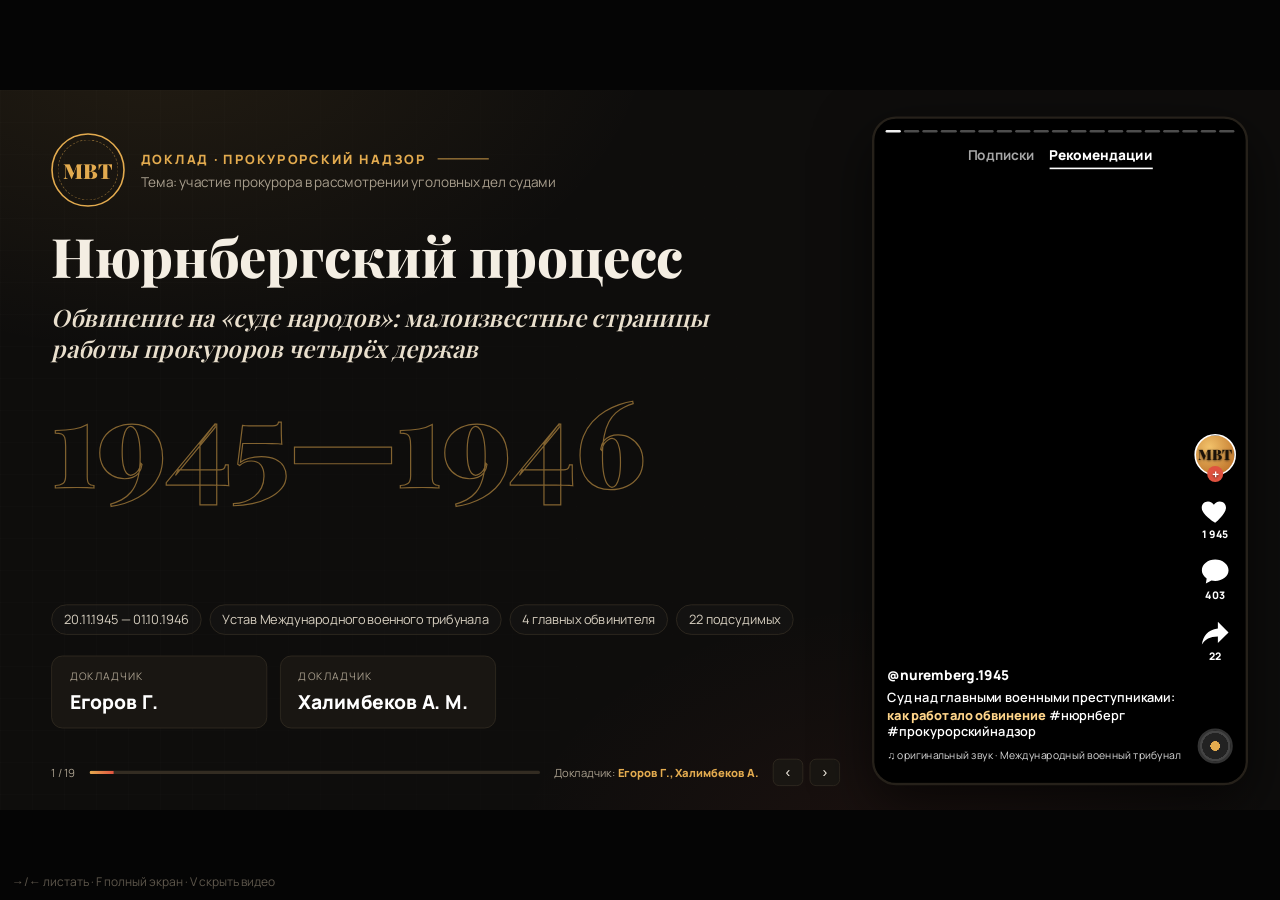
==== nuremberg/index.html @ 3c8d5641 "Нюрнбергский процесс: слайды, текст доклада, 3D-сцены для видеоряда Co-Authored-By: Claude Opus 5.5 " ====
<!doctype html>
<html lang="ru">
<head>
<meta charset="utf-8">
<meta name="viewport" content="width=device-width, initial-scale=1">
<title>Нюрнбергский процесс</title>
<link rel="stylesheet" href="fonts/fonts.css">
<style>
:root{
  --bg:#0e0d0c; --panel:#191612; --panel2:#201c16; --line:#332c22;
  --text:#f4eee3; --muted:#a89e8d; --amber:#e3ab4f; --amber-soft:rgba(227,171,79,.13);
  --red:#e0523f; --red-soft:rgba(224,82,63,.14); --green:#7fd19b; --blue:#8fb4ff;
  --sans:"Manrope","Segoe UI",Roboto,Arial,sans-serif; --serif:"Playfair Display",Georgia,"Times New Roman",serif;
}
*{box-sizing:border-box;margin:0;padding:0}
html,body{height:100%;background:#050505;color:var(--text);font-family:var(--sans);overflow:hidden}

/* Сцена 1600×900, масштабируется под экран */
#stage{position:absolute;left:50%;top:50%;width:1600px;height:900px;transform-origin:center;overflow:hidden;
  background:
    radial-gradient(900px 600px at 12% -10%,rgba(227,171,79,.10),transparent 70%),
    radial-gradient(700px 500px at 70% 110%,rgba(224,82,63,.07),transparent 70%),
    var(--bg);
  display:grid;grid-template-columns:1fr 470px;gap:40px;padding:32px 40px 30px 64px}
#stage::before{content:"";position:absolute;inset:0;pointer-events:none;opacity:.5;
  background-image:linear-gradient(rgba(255,255,255,.025) 1px,transparent 1px),linear-gradient(90deg,rgba(255,255,255,.025) 1px,transparent 1px);
  background-size:40px 40px;mask-image:linear-gradient(90deg,#000 0%,transparent 75%)}
#stage.novideo{grid-template-columns:1fr 0}
#stage.novideo #reel{display:none}

#deck{position:relative;min-width:0;display:flex;flex-direction:column}
.slides{position:relative;flex:1}
.slide{position:absolute;inset:0;display:flex;flex-direction:column;opacity:0;visibility:hidden;
  transform:translateY(14px);transition:opacity .35s ease,transform .35s ease,visibility .35s}
.slide.active{opacity:1;visibility:visible;transform:none}

.kicker{font-size:16px;font-weight:800;letter-spacing:.16em;text-transform:uppercase;color:var(--amber);
  display:flex;align-items:center;gap:14px;margin-top:10px}
.kicker::after{content:"";height:2px;width:64px;background:var(--amber);opacity:.55}
.kicker .tag{color:var(--bg);background:var(--red);border-radius:6px;padding:3px 9px;letter-spacing:.08em;font-size:13px}
h1{font-family:var(--serif);font-weight:800;font-size:50px;line-height:1.1;margin:12px 0 24px;max-width:980px;letter-spacing:-.005em}
h2{font-size:24px;font-weight:800;line-height:1.25;margin-bottom:8px}
.lead{font-size:24px;line-height:1.45;color:#ddd5c7;max-width:960px}
.muted{color:var(--muted)} b,strong{color:#fff;font-weight:800}
.am{color:var(--amber)} .rd{color:var(--red)}
.body{flex:1;display:flex;flex-direction:column;gap:22px;min-height:0;justify-content:center;padding-bottom:26px}

.cards{display:grid;gap:14px}
.c2{grid-template-columns:1fr 1fr}.c3{grid-template-columns:repeat(3,1fr)}.c4{grid-template-columns:repeat(4,1fr)}
.card{background:var(--panel);border:1px solid var(--line);border-radius:14px;padding:20px 22px;position:relative}
.card p{font-size:20px;line-height:1.42;color:#d8d0c2}
.card.hl{border-color:rgba(227,171,79,.55);background:linear-gradient(160deg,rgba(227,171,79,.10),var(--panel) 60%)}
.card.red{border-color:rgba(224,82,63,.55);background:linear-gradient(160deg,rgba(224,82,63,.11),var(--panel) 60%)}
.ref{display:inline-block;font-size:13px;font-weight:800;color:var(--amber);background:var(--amber-soft);border-radius:6px;padding:3px 8px;margin-top:10px;letter-spacing:.02em}
.ref.r{color:#ff9b8c;background:var(--red-soft)}

.stats{display:grid;grid-template-columns:repeat(4,1fr);gap:14px}
.stat{background:var(--panel);border:1px solid var(--line);border-radius:14px;padding:16px 18px}
.stat .n{font-family:var(--serif);font-size:56px;font-weight:900;color:var(--amber);line-height:1}
.stat .n small{font-size:24px}
.stat p{font-size:17.5px;line-height:1.35;color:#d8d0c2;margin-top:8px}

.quote{border-left:4px solid var(--amber);background:linear-gradient(90deg,var(--amber-soft),transparent);
  padding:22px 28px;border-radius:0 14px 14px 0;font-size:26px;line-height:1.45;font-family:var(--serif);font-weight:600;font-style:italic}
.quote .src{display:block;font-family:var(--sans);font-style:normal;font-weight:700;font-size:15px;color:var(--amber);margin-top:8px}

ul.list{list-style:none;display:flex;flex-direction:column;gap:11px}
ul.list li{font-size:23px;line-height:1.4;padding-left:30px;position:relative;color:#e6dfd2}
ul.list li::before{content:"";position:absolute;left:3px;top:.5em;width:11px;height:11px;border-radius:2px;background:var(--amber);transform:rotate(45deg)}
ul.list.sm li{font-size:19.5px}

.fact{display:flex;gap:18px;align-items:flex-start}
.fact .badge{flex:none;width:92px;height:92px;border-radius:18px;background:var(--red);color:#fff;display:grid;place-items:center;
  font-family:var(--serif);font-weight:900;font-size:44px;box-shadow:0 10px 30px rgba(224,82,63,.25)}
.lesson{display:flex;gap:16px;align-items:center;background:var(--panel2);border:1px dashed rgba(227,171,79,.5);border-radius:14px;padding:16px 20px;font-size:20px;line-height:1.42;color:#e8e0d2}
.lesson::before{content:"Для государственного обвинителя";flex:none;font-size:12px;font-weight:800;letter-spacing:.12em;text-transform:uppercase;color:var(--bg);background:var(--amber);border-radius:6px;padding:5px 8px;max-width:150px;line-height:1.25;text-align:center}

/* Судьи и обвинители */
.people{display:grid;grid-template-columns:repeat(4,1fr);gap:12px}
.person{background:var(--panel);border:1px solid var(--line);border-radius:14px;padding:16px 16px 14px;display:flex;flex-direction:column;gap:6px}
.flag{font-size:12px;font-weight:800;letter-spacing:.12em;text-transform:uppercase;color:var(--muted)}
.person .nm{font-family:var(--serif);font-size:25px;font-weight:800;line-height:1.12}
.person p{font-size:17.5px;line-height:1.38;color:#cfc7b8}

/* Ход процесса */
.flow{display:flex;gap:8px;align-items:stretch}
.flow .st{flex:1;background:var(--panel);border:1px solid var(--line);border-radius:12px;padding:14px 12px;font-size:17px;line-height:1.32;color:#ddd5c7}
.flow .st b{display:block;font-size:13px;letter-spacing:.08em;text-transform:uppercase;color:var(--amber);margin-bottom:4px}
.flow .ar{align-self:center;color:var(--amber);font-size:20px}

table.v{width:100%;border-collapse:separate;border-spacing:0;font-size:19px;line-height:1.3}
table.v td{padding:11px 12px;border-top:1px solid var(--line);vertical-align:top;color:#ddd5c7}
table.v td:first-child{font-family:var(--serif);font-weight:900;font-size:26px;color:var(--amber);width:70px;white-space:nowrap}
table.v td:nth-child(2){font-weight:800;color:#fff;width:210px}

.plan{display:grid;grid-template-columns:1fr 1fr;grid-auto-flow:column;grid-template-rows:repeat(5,auto);gap:10px 24px;counter-reset:p}
.plan div{font-size:22px;padding:16px 18px;background:var(--panel);border-radius:12px;border:1px solid var(--line);display:flex;gap:14px;align-items:center}
.plan div::before{counter-increment:p;content:counter(p,decimal-leading-zero);font-family:var(--serif);font-weight:900;color:var(--amber);font-size:22px}
.who{font-size:12px;font-weight:800;color:var(--muted);margin-left:auto;white-space:nowrap;letter-spacing:.04em}

.title-slide h1{font-size:68px;margin-top:26px;line-height:1.02}
.title-slide .sub{font-family:var(--serif);font-style:italic;font-size:30px;color:#e9dfcd;max-width:900px;line-height:1.3}
.speakers{display:flex;gap:16px}
.speaker{background:var(--panel);border:1px solid var(--line);border-radius:14px;padding:16px 22px;min-width:270px}
.speaker span{display:block;font-size:13px;letter-spacing:.12em;text-transform:uppercase;color:var(--muted);margin-bottom:6px}
.speaker b{font-size:24px}
.chips{display:flex;flex-wrap:wrap;gap:10px}
.chip{border:1px solid var(--line);border-radius:999px;padding:7px 15px;font-size:16px;color:#d6cebf;background:rgba(255,255,255,.02)}
.seal{width:92px;height:92px;border-radius:50%;border:2px solid var(--amber);display:grid;place-items:center;position:relative;
  font-family:var(--serif);font-weight:900;font-size:26px;color:var(--amber);letter-spacing:.02em}
.seal::after{content:"";position:absolute;inset:6px;border-radius:50%;border:1px dashed rgba(227,171,79,.5)}
.years{font-family:var(--serif);font-weight:900;font-size:150px;line-height:1;color:transparent;-webkit-text-stroke:1.5px rgba(227,171,79,.55);letter-spacing:-.01em;margin-top:18px;white-space:nowrap}
.stamp{display:inline-block;border:3px solid var(--red);color:var(--red);font-weight:900;letter-spacing:.14em;text-transform:uppercase;
  padding:6px 14px;border-radius:8px;transform:rotate(-4deg);font-size:18px}

.src-list{columns:2;column-gap:36px;font-size:16.5px;line-height:1.45;color:#cfc7b8}
.src-list li{margin:0 0 10px 20px;break-inside:avoid}
.src-list b{color:#fff}

/* Нижняя панель */
.foot{display:flex;align-items:center;gap:18px;padding-top:12px;font-size:14px;color:var(--muted)}
.bar{flex:1;height:4px;background:var(--line);border-radius:4px;overflow:hidden}
.bar i{display:block;height:100%;width:0;background:linear-gradient(90deg,var(--amber),var(--red));transition:width .35s}
.nav{display:flex;gap:8px}
.nav button{width:38px;height:34px;border-radius:8px;border:1px solid var(--line);background:var(--panel);color:var(--text);font-size:18px;cursor:pointer}
.nav button:hover{border-color:var(--amber)}
.spk{color:var(--amber);font-weight:800}

/* ---------- Колонка «рилс» ---------- */
#reel{position:relative;border-radius:30px;overflow:hidden;background:#000;border:3px solid #26211a;
  box-shadow:0 24px 70px rgba(0,0,0,.6);align-self:center;width:470px;height:836px}
#reel video{position:absolute;inset:0;width:100%;height:100%;object-fit:cover;display:block;opacity:0;transition:opacity .5s}
#reel video.on{opacity:1}
.ui{position:absolute;inset:0;pointer-events:none;color:#fff;font-family:var(--sans)}
.ui .shade{position:absolute;left:0;right:0;bottom:0;height:260px;background:linear-gradient(transparent,rgba(0,0,0,.72))}
.ui .shade.t{top:0;bottom:auto;height:110px;background:linear-gradient(rgba(0,0,0,.45),transparent)}
.ui .segs{position:absolute;top:14px;left:14px;right:14px;display:flex;gap:4px}
.ui .segs i{flex:1;height:3px;border-radius:2px;background:rgba(255,255,255,.3)}
.ui .segs i.done{background:rgba(255,255,255,.95)}
.ui .tabs{position:absolute;top:34px;left:0;right:0;text-align:center;font-weight:700;font-size:17px;color:rgba(255,255,255,.65)}
.ui .tabs b{color:#fff;border-bottom:2px solid #fff;padding-bottom:4px;margin-left:16px}
.ui .side{position:absolute;right:12px;bottom:150px;display:flex;flex-direction:column;align-items:center;gap:18px}
.ui .side .av{width:52px;height:52px;border-radius:50%;border:2px solid #fff;background:radial-gradient(circle at 35% 30%,#f2c26b,#b5651d);display:grid;place-items:center;
  font-family:var(--serif);font-weight:900;font-size:18px;color:#1a1208;margin-bottom:6px;position:relative}
.ui .side .av::after{content:"+";position:absolute;bottom:-10px;left:50%;transform:translateX(-50%);width:20px;height:20px;border-radius:50%;background:var(--red);font:800 16px/20px var(--sans);color:#fff;text-align:center}
.ui .side div{display:flex;flex-direction:column;align-items:center;font-size:13px;font-weight:800;text-shadow:0 1px 3px rgba(0,0,0,.6)}
.ui .side svg{width:40px;height:40px;filter:drop-shadow(0 2px 4px rgba(0,0,0,.5))}
.ui .cap{position:absolute;left:16px;right:78px;bottom:26px;text-shadow:0 1px 4px rgba(0,0,0,.7)}
.ui .cap .h{font-weight:800;font-size:17px;margin-bottom:6px}
.ui .cap .t{font-size:16px;line-height:1.35;font-weight:600}
.ui .cap .t em{font-style:normal;font-weight:800;color:#ffd58a}
.ui .cap .mus{margin-top:8px;font-size:13px;opacity:.85;white-space:nowrap;overflow:hidden}
.ui .disc{position:absolute;right:16px;bottom:24px;width:44px;height:44px;border-radius:50%;
  background:radial-gradient(circle,#e3ab4f 0 22%,#222 23% 60%,#444 61% 100%);border:3px solid #333;animation:spin 4s linear infinite}
@keyframes spin{to{transform:rotate(360deg)}}

/* Режим экспорта: колонка пустая, рисуется только оверлей */
body.export #reel{background:#000}
body.export .slide{transition:none}
body.export #reel video{display:none}
body.overlay-only #stage{background:transparent!important}
body.overlay-only #stage::before,body.overlay-only #deck{visibility:hidden}
body.overlay-only #reel{background:transparent;border-color:transparent;box-shadow:none}
body.overlay-only .disc{animation:none}

#help{position:fixed;left:12px;bottom:10px;font-size:12px;color:#5e574c;font-family:var(--sans)}
body.export #help{display:none}
</style>
</head>
<body>
<div id="stage">
  <main id="deck">
    <div class="slides">

<!-- 1 -->
<section class="slide title-slide" data-speaker="Егоров Г., Халимбеков А." data-clip="press"
  data-cap="Суд над главными военными преступниками: <em>как работало обвинение</em> #нюрнберг #прокурорскийнадзор">
  <div style="display:flex;align-items:center;gap:20px;margin-top:22px">
    <div class="seal">МВТ</div>
    <div>
      <div class="kicker" style="margin:0">Доклад · Прокурорский надзор</div>
      <div class="muted" style="font-size:17px;margin-top:6px">Тема: участие прокурора в рассмотрении уголовных дел судами</div>
    </div>
  </div>
  <h1>Нюрнбергский процесс</h1>
  <div class="sub">Обвинение на «суде народов»: малоизвестные страницы работы прокуроров четырёх держав</div>
  <div class="years">1945—1946</div>
  <div class="body" style="justify-content:flex-end;gap:26px">
    <div class="chips"><span class="chip">20.11.1945 — 01.10.1946</span><span class="chip">Устав Международного военного трибунала</span><span class="chip">4 главных обвинителя</span><span class="chip">22 подсудимых</span></div>
    <div class="speakers">
      <div class="speaker"><span>Докладчик</span><b>Егоров Г.</b></div>
      <div class="speaker"><span>Докладчик</span><b>Халимбеков А. М.</b></div>
    </div>
  </div>
</section>

<!-- 2 -->
<section class="slide" data-speaker="Егоров Г." data-clip="press"
  data-cap="9 фактов, которые <em>не рассказывают на уроках истории</em> #план">
  <div class="kicker">План доклада</div>
  <h1>О чём пойдёт речь</h1>
  <div class="body">
    <div class="plan">
      <div>Нюрнберг и наша тема <span class="who">Егоров</span></div>
      <div>Процесс в цифрах <span class="who">Егоров</span></div>
      <div>Комитет главных обвинителей <span class="who">Егоров</span></div>
      <div>Как был устроен процесс <span class="who">Егоров</span></div>
      <div>Документы, Паулюс, синхронный перевод <span class="who">Егоров</span></div>
      <div>Перекрёстный допрос и «амнезия» Гесса <span class="who">Халимбеков</span></div>
      <div>Катынь: обвинение без доказательств <span class="who">Халимбеков</span></div>
      <div>«А судьи кто?» и гибель обвинителя <span class="who">Халимбеков</span></div>
      <div>Приговор и особое мнение <span class="who">Халимбеков</span></div>
      <div>Наследие и выводы <span class="who">Халимбеков</span></div>
    </div>
  </div>
</section>

<!-- 3 -->
<section class="slide" data-speaker="Егоров Г." data-clip="press"
  data-cap="Государственный обвинитель — <em>не только российский институт</em> #упк #ст246">
  <div class="kicker">01 · Связь с темой</div>
  <h1>Государственный обвинитель: тогда и сейчас</h1>
  <div class="body">
    <div class="cards c2">
      <div class="card"><h2>Российское право сегодня</h2>
        <ul class="list sm">
          <li>Прокурор участвует в рассмотрении дел судами в случаях, предусмотренных процессуальным законом</li>
          <li>В уголовном деле он поддерживает государственное обвинение, представляет доказательства и излагает суду мнение по существу обвинения</li>
          <li>Если доказательства не подтверждают обвинение, прокурор обязан от него отказаться</li>
        </ul>
        <span class="ref">ст. 35 ФЗ «О прокуратуре РФ» · ст. 37, 246 УПК РФ · Приказ Генпрокурора № 376 от 30.06.2021</span></div>
      <div class="card hl"><h2>Нюрнберг, 1945–1946</h2>
        <ul class="list sm">
          <li>Главные обвинители четырёх держав расследовали дело, собирали доказательства и составляли обвинительное заключение</li>
          <li>В суде допрашивали свидетелей и подсудимых, выступали со вступительными и заключительными речами</li>
          <li>Обвинение впервые поддерживали прокуроры государств с разными правовыми системами</li>
        </ul>
        <span class="ref">ст. 14, 15, 24 Устава Международного военного трибунала</span></div>
    </div>
    <p class="lead">Поэтому Нюрнберг удобно разбирать как учебный пример: те же функции обвинителя, но в предельных условиях.</p>
  </div>
</section>

<!-- 4 -->
<section class="slide" data-speaker="Егоров Г." data-clip="press"
  data-cap="Трибунал «жил» в Берлине, а <em>судил в Нюрнберге</em>. Почему? #факт">
  <div class="kicker">02 · Процесс в цифрах</div>
  <h1>Лондон, Берлин, Нюрнберг</h1>
  <div class="body">
    <div class="stats">
      <div class="stat"><div class="n">8.08</div><p>1945 г.: СССР, США, Великобритания и Франция подписали Лондонское соглашение и Устав трибунала</p></div>
      <div class="stat"><div class="n">19</div><p>государств позже присоединились к соглашению</p></div>
      <div class="stat"><div class="n">24<small>→22</small></div><p>обвиняемых: Лей покончил с собой до суда, Круппа признали неспособным участвовать, Бормана судили заочно</p></div>
      <div class="stat"><div class="n">4</div><p>пункта обвинения: заговор, преступления против мира, военные преступления, преступления против человечности</p></div>
    </div>
    <div class="cards c2">
      <div class="card"><h2>Почему Берлин?</h2><p>Устав назвал Берлин постоянным местопребыванием трибунала. Там 18 октября 1945 года прошло первое заседание, на котором трибунал принял обвинительное заключение.</p><span class="ref">ст. 22 Устава</span></div>
      <div class="card hl"><h2>Почему Нюрнберг?</h2><p>Дворец юстиции почти не пострадал от бомбёжек, и к нему примыкала тюрьма. Город был символичен: здесь проходили съезды НСДАП и в 1935 году были приняты расовые «Нюрнбергские законы».</p><span class="ref">ст. 22 Устава: «первый процесс состоится в Нюрнберге»</span></div>
    </div>
  </div>
</section>

<!-- 5 -->
<section class="slide" data-speaker="Егоров Г." data-clip="press"
  data-cap="Главному обвинителю от СССР было <em>всего 38 лет</em> #руденко">
  <div class="kicker">03 · Комитет главных обвинителей</div>
  <h1>Четыре обвинителя, четыре правовые системы</h1>
  <div class="body">
    <div class="people">
      <div class="person"><span class="flag">США</span><div class="nm">Роберт Х. Джексон</div><p>Член Верховного суда США. Ради процесса взял отпуск в суде и стал главным идеологом обвинения.</p></div>
      <div class="person"><span class="flag">Великобритания</span><div class="nm">Хартли Шоукросс</div><p>Генеральный атторней. Повседневную работу в зале вёл его заместитель Дэвид Максвелл Файф.</p></div>
      <div class="person"><span class="flag">Франция</span><div class="nm">Франсуа де Ментон</div><p>В январе 1946 года его сменил Огюст Шампетье де Риб.</p></div>
      <div class="person" style="border-color:rgba(224,82,63,.55)"><span class="flag">СССР</span><div class="nm">Роман Руденко</div><p>Прокурор Украинской ССР, 38 лет. Позже почти 30 лет был Генеральным прокурором СССР (1953–1981).</p></div>
    </div>
    <div class="cards c2">
      <div class="card"><h2>Комитет (ст. 14 Устава)</h2><p>Утверждал план работы каждого обвинителя, окончательно определял главных военных преступников, утверждал обвинительное заключение и вносил проекты правил процедуры.</p></div>
      <div class="card"><h2>Обвинители (ст. 15 Устава)</h2><p>Расследовали дела, собирали и представляли доказательства, проводили предварительный допрос свидетелей и подсудимых, выступали обвинителями на суде.</p></div>
    </div>
  </div>
</section>

<!-- 6 -->
<section class="slide" data-speaker="Егоров Г." data-clip="sand"
  data-cap="Англо-американский перекрёстный допрос + континентальная процедура = <em>гибрид</em> #процесс">
  <div class="kicker">04 · Как был устроен процесс</div>
  <h1>Смешанная процедура: состязательность по Уставу</h1>
  <div class="body">
    <div class="flow">
      <div class="st"><b>1</b>Оглашение обвинительного заключения</div><span class="ar">›</span>
      <div class="st"><b>2</b>Подсудимый заявляет: виновен или нет</div><span class="ar">›</span>
      <div class="st"><b>3</b>Вступительная речь обвинения</div><span class="ar">›</span>
      <div class="st"><b>4</b>Доказательства обвинения, затем защиты</div><span class="ar">›</span>
      <div class="st"><b>5</b>Речи защиты и обвинения</div><span class="ar">›</span>
      <div class="st"><b>6</b>Последнее слово и приговор</div>
    </div>
    <div class="cards c3">
      <div class="card"><h2>Права защиты</h2><p>Копия обвинительного заключения на понятном подсудимому языке, защитник, право представлять доказательства и допрашивать свидетелей обвинения.</p><span class="ref">ст. 16 Устава</span></div>
      <div class="card"><h2>Свобода доказывания</h2><p>Трибунал не был связан формальными правилами о доказательствах и мог принять любые доказательства, которые считал имеющими доказательственную силу.</p><span class="ref">ст. 19 Устава</span></div>
      <div class="card hl"><h2>Что знакомо нам</h2><p>Та же логика, что в гл. 37–38 УПК РФ: судебное следствие, прения, последнее слово. Обвинение первым представляет доказательства.</p><span class="ref">ст. 24 Устава · ст. 274, 292, 293 УПК РФ</span></div>
    </div>
  </div>
</section>

<!-- 7 -->
<section class="slide" data-speaker="Егоров Г." data-clip="sand"
  data-cap="Нацистов осудили по <em>их же документам</em> #доказательства">
  <div class="kicker"><span class="tag">Факт</span> 05 · Ставка на документы</div>
  <h1>«Процесс по документам»: свидетелей было мало намеренно</h1>
  <div class="body">
    <p class="lead">Джексон сделал ставку на трофейные немецкие документы: приказы, протоколы, отчёты, подписанные самими подсудимыми. Свидетеля можно оспорить, а собственную подпись трудно.</p>
    <div class="stats">
      <div class="stat"><div class="n">33</div><p>свидетеля обвинения дали устные показания против подсудимых</p></div>
      <div class="stat"><div class="n">61</div><p>свидетель защиты, а также 19 подсудимых выступили в свою защиту</p></div>
      <div class="stat"><div class="n">143</div><p>свидетеля защиты ответили письменно на вопросы (интеррогатории)</p></div>
      <div class="stat"><div class="n">29.11</div><p>1945 г.: обвинение показало фильм о концлагерях, снятый при их освобождении</p></div>
    </div>
    <div class="lesson">Письменное доказательство, происхождение которого установлено, устойчивее к атаке защиты, чем показания. Именно поэтому обвинение строилось вокруг документов, а свидетели их дополняли.</div>
    <p class="small muted" style="font-size:14px">Цифры приводятся по тексту приговора МВТ (раздел «Ход процесса»).</p>
  </div>
</section>

<!-- 8 -->
<section class="slide" data-speaker="Егоров Г." data-clip="sand"
  data-cap="Фельдмаршал, сдавшийся под Сталинградом, <em>пришёл свидетелем обвинения</em> #паулюс">
  <div class="kicker"><span class="tag">Факт</span> 06 · Свидетель-сюрприз</div>
  <h1>11 февраля 1946 года: фельдмаршал Паулюс в зале суда</h1>
  <div class="body">
    <div class="fact">
      <div class="badge">★</div>
      <div class="lead" style="font-size:23px">Руденко вызвал в качестве свидетеля обвинения Фридриха Паулюса, командовавшего 6-й армией под Сталинградом. Паулюс показал, что нападение на СССР готовилось задолго до 22 июня 1941 года. Это подрывало версию защиты о «превентивной войне».</div>
    </div>
    <div class="cards c2">
      <div class="card"><h2>Почему это сильный ход</h2><p>Свидетель из высшего командования вермахта, участник разработки плана «Барбаросса». Защите было сложно объявить его показания пропагандой: он говорил о том, в чём участвовал сам.</p></div>
      <div class="card hl"><h2>Связь с нашей темой</h2><p>Порядок представления доказательств определяет сторона. Обвинитель сам решает, кого и когда вызвать, чтобы опровергнуть позицию защиты (ч. 1 ст. 274 УПК РФ).</p></div>
    </div>
  </div>
</section>

<!-- 9 -->
<section class="slide" data-speaker="Егоров Г." data-clip="sand"
  data-cap="Жёлтая лампа: <em>говорите медленнее</em>. Красная: стоп #перевод">
  <div class="kicker"><span class="tag">Факт</span> 07 · Четыре языка</div>
  <h1>Первый в истории суд с синхронным переводом</h1>
  <div class="body">
    <p class="lead">Процесс шёл на английском, русском, французском и немецком. Последовательный перевод растянул бы его в несколько раз, поэтому полковник армии США Леон Достер предложил синхронный перевод на оборудовании IBM: микрофоны, наушники и переключатель каналов.</p>
    <div class="cards c3">
      <div class="card"><h2>Каждый в одну сторону</h2><p>Синхронист переводил только на один язык. В смене за стеклянной перегородкой работали 12 синхронистов.</p></div>
      <div class="card red"><h2>Лампы на трибуне</h2><p>Монитор переводчиков мог зажечь жёлтую лампу (говорить медленнее) или красную (остановиться и повторить). Лампы стояли у свидетельского места и трибуны обвинителя.</p></div>
      <div class="card"><h2>Наследие</h2><p>После Нюрнберга синхронный перевод стал стандартом ООН и международных судов.</p></div>
    </div>
    <div class="lesson">Речь обвинителя в суде должна быть понятной тем, кто принимает решение. В Нюрнберге это требование было техническим: темп речи прокурора контролировала лампа.</div>
  </div>
</section>

<!-- 10 -->
<section class="slide" data-speaker="Халимбеков А." data-clip="tiles"
  data-cap="Перекрёстный допрос Геринга <em>пошёл не по плану</em> #джексон">
  <div class="kicker"><span class="tag">Факт</span> 08 · Перекрёстный допрос</div>
  <h1>Джексон против Геринга: когда обвинитель проигрывает раунд</h1>
  <div class="body">
    <div class="cards c2">
      <div class="card red"><h2>Март 1946 года</h2><p>Геринг уверенно держался на допросе, давал пространные ответы и перехватывал инициативу. Джексон раздражался и просил трибунал его остановить. Многие участники и историки считают этот допрос неудачей обвинения.</p></div>
      <div class="card hl"><h2>Исправление</h2><p>Британский обвинитель Максвелл Файф перешёл к конкретным эпизодам, например к расстрелу 50 пленных британских лётчиков после побега из лагеря Stalag Luft III, и уличал Геринга документами.</p></div>
    </div>
    <div class="lesson">Перекрёстный допрос — главное оружие обвинителя и самое рискованное. Короткие закрытые вопросы, опора на документы и готовность передать допрос коллеге работают лучше, чем спор с подсудимым.</div>
  </div>
</section>

<!-- 11 -->
<section class="slide" data-speaker="Халимбеков А." data-clip="tiles"
  data-cap="Гесс «потерял память»… а потом <em>сам признался в симуляции</em> #гесс">
  <div class="kicker"><span class="tag">Факт</span> 09 · Способность участвовать в процессе</div>
  <h1>Амнезия Рудольфа Гесса</h1>
  <div class="body">
    <div class="fact">
      <div class="badge">?</div>
      <div class="lead" style="font-size:23px">30 ноября 1945 года защита Гесса просила приостановить процесс: подсудимый якобы потерял память и не может защищаться. Неожиданно Гесс сам заявил, что симулировал амнезию «по тактическим соображениям». Трибунал признал его способным участвовать в процессе.</div>
    </div>
    <div class="cards c2">
      <div class="card"><h2>Позиция обвинения</h2><p>Комиссии врачей, в том числе советских, не нашли у Гесса психического заболевания. Обвинение возражало против приостановления: участвовать в суде он может.</p></div>
      <div class="card hl"><h2>Сегодня в России</h2><p>Тот же вопрос решается через экспертизу: психическое состояние подсудимого может стать основанием для приостановления дела или применения принудительных мер медицинского характера.</p><span class="ref">ст. 196, 238, гл. 51 УПК РФ</span></div>
    </div>
  </div>
</section>

<!-- 12 -->
<section class="slide" data-speaker="Халимбеков А." data-clip="tiles"
  data-cap="Обвинение включило Катынь в дело, а <em>приговор о ней промолчал</em> #бремядоказывания">
  <div class="kicker"><span class="tag">Факт</span> 10 · Неподтверждённое обвинение</div>
  <h1>Катынь: обвинение, которое суд не поддержал</h1>
  <div class="body">
    <div class="cards c3">
      <div class="card"><h2>Обвинение</h2><p>По настоянию советской стороны в обвинительное заключение включили расстрел 11 000 польских военнопленных в Катынском лесу и приписали его Германии. Американцы и британцы сомневались.</p></div>
      <div class="card"><h2>Суд</h2><p>1–3 июля 1946 года трибунал выслушал свидетелей обеих сторон. В приговоре Катынь не упомянута вовсе, её нет даже в особом мнении советского судьи Никитченко.</p></div>
      <div class="card red"><h2>Развязка</h2><p>13 апреля 1990 года СССР официально признал, что расстрел совершил НКВД.</p><span class="ref r">Заявление ТАСС, 13.04.1990</span></div>
    </div>
    <div class="lesson">Бремя доказывания лежит на обвинении. Если доказательства не подтверждают обвинение, суд его не примет, а прокурор по российскому закону обязан от него отказаться (ч. 2 ст. 14, ч. 7 ст. 246 УПК РФ).</div>
  </div>
</section>

<!-- 13 -->
<section class="slide" data-speaker="Халимбеков А." data-clip="tiles"
  data-cap="Защита Дёница <em>получила показания американского адмирала</em> #tuquoque">
  <div class="kicker"><span class="tag">Факт</span> 11 · «А вы сами?»</div>
  <h1>Когда защита бьёт по обвинителям</h1>
  <div class="body">
    <div class="cards c2">
      <div class="card hl"><h2>Дёниц и адмирал Нимиц</h2><p>Адвокат гросс-адмирала Дёница Отто Кранцбюлер получил письменные ответы командующего Тихоокеанским флотом США Честера Нимица: американские подводные лодки с первого дня вели против Японии неограниченную подводную войну.</p><p style="margin-top:8px"><b>Итог:</b> трибунал не учитывал нарушения правил подводной войны при назначении наказания Дёницу. Он получил 10 лет по другим пунктам.</p></div>
      <div class="card"><h2>Секретные протоколы 1939 года</h2><p>Адвокат Гесса и Франка Альфред Зайдль пытался приобщить текст секретных протоколов к советско-германскому договору. 8 июня 1946 года трибунал отклонил аффидевит бывшего посла Гауса, сославшись на то, что копии документов не удостоверены.</p></div>
    </div>
    <div class="lesson">Довод «другие делали то же самое» (tu quoque) не оправдывает подсудимого, но может повлиять на оценку обвинения и наказание. Обвинитель должен заранее видеть слабые места своей позиции.</div>
  </div>
</section>

<!-- 14 -->
<section class="slide" data-speaker="Халимбеков А." data-clip="tiles"
  data-cap="Помощник советского обвинителя <em>погиб посреди процесса</em> #зоря">
  <div class="kicker"><span class="tag">Факт</span> 12 · Белое пятно</div>
  <h1>Гибель помощника обвинителя Николая Зори</h1>
  <div class="body">
    <div class="fact">
      <div class="badge">†</div>
      <div class="lead" style="font-size:23px">Николай Зоря, помощник главного обвинителя от СССР, выступал на процессе с разделами обвинения. 22 мая 1946 года его нашли в Нюрнберге мёртвым с огнестрельным ранением. Через два дня Руденко официально известил о «трагической гибели» помощника.</div>
    </div>
    <div class="cards c2">
      <div class="card"><h2>Официальная версия</h2><p>Неосторожное обращение с оружием.</p><span class="ref">Извещение Р. А. Руденко, 24.05.1946</span></div>
      <div class="card red"><h2>Что неизвестно</h2><p>Историки обсуждают версии самоубийства и иные. Документально ни одна из них не подтверждена, поэтому мы их не утверждаем.</p></div>
    </div>
    <p class="small muted" style="font-size:14px">Для доклада это пример того, как отделять установленный факт (дата и обстоятельства смерти, официальная версия) от интерпретаций.</p>
  </div>
</section>

<!-- 15 -->
<section class="slide" data-speaker="Халимбеков А." data-clip="wave"
  data-cap="Советский судья <em>не согласился с приговором</em> и написал особое мнение #никитченко">
  <div class="kicker">13 · Приговор: 30 сентября — 1 октября 1946</div>
  <h1>Приговор и особое мнение</h1>
  <div class="body">
    <table class="v">
      <tr><td>12</td><td>смертная казнь</td><td>Геринг, Риббентроп, Кейтель, Кальтенбруннер, Розенберг, Франк, Фрик, Штрейхер, Заукель, Йодль, Зейсс-Инкварт, Борман (заочно)</td></tr>
      <tr><td>3</td><td>пожизненно</td><td>Гесс, Функ, Редер</td></tr>
      <tr><td>4</td><td>срок</td><td>Шпеер и Ширах — 20 лет, Нейрат — 15, Дёниц — 10</td></tr>
      <tr><td>3</td><td>оправданы</td><td>Шахт, Папен, Фриче</td></tr>
    </table>
    <div class="cards c2">
      <div class="card"><h2>Организации</h2><p>Преступными признаны руководящий состав НСДАП, СС, СД и гестапо. Не признаны СА, имперское правительство, генштаб и верховное командование.</p></div>
      <div class="card red"><h2>Особое мнение судьи Никитченко (СССР)</h2><p>Против оправдания Шахта, Папена и Фриче, за смертную казнь Гессу, за признание преступными правительства, генштаба и командования.</p></div>
    </div>
    <p class="small muted" style="font-size:14px">Геринг отравился 15 октября 1946 года, за несколько часов до казни. Остальных казнили в ночь на 16 октября.</p>
  </div>
</section>

<!-- 16 -->
<section class="slide" data-speaker="Халимбеков А." data-clip="wave"
  data-cap="27 лет, первое дело в жизни и <em>22 обвинительных приговора</em> #ференц">
  <div class="kicker"><span class="tag">Факт</span> 14 · Обвинители после Нюрнберга</div>
  <h1>Бенджамин Ференц: первое дело в 27 лет</h1>
  <div class="body">
    <div class="cards c2">
      <div class="card hl"><h2>Процесс по делу айнзацгрупп (1947–1948)</h2><p>После главного процесса США провели в Нюрнберге ещё 12 процессов. На одном из них главным обвинителем стал 27-летний Бенджамин Ференц. Это было первое дело в его жизни.</p><p style="margin-top:8px">Он не вызвал ни одного свидетеля и построил обвинение на донесениях самих айнзацгрупп о массовых расстрелах. Осуждены все 22 подсудимых.</p></div>
      <div class="card"><h2>Последний живой обвинитель</h2><p>Ференц всю жизнь добивался создания постоянного международного уголовного суда и дожил до его появления. Он умер в апреле 2023 года в 103 года, последним из обвинителей Нюрнберга.</p></div>
    </div>
    <div class="lesson">Пример того, как документы, собранные на стадии расследования, решают исход дела в суде.</div>
  </div>
</section>

<!-- 17 -->
<section class="slide" data-speaker="Халимбеков А." data-clip="wave"
  data-cap="Что Нюрнберг <em>оставил праву</em> до сих пор #наследие">
  <div class="kicker">15 · Наследие</div>
  <h1>Что осталось от Нюрнберга в праве</h1>
  <div class="body">
    <div class="cards c2">
      <div class="card"><h2>Нюрнбергские принципы</h2><p>11 декабря 1946 года Генеральная Ассамблея ООН подтвердила принципы Устава и приговора (резолюция 95 (I)). В 1950 году Комиссия международного права сформулировала их в 7 положениях.</p></div>
      <div class="card"><h2>Нет иммунитета должности и приказа</h2><p>Должностное положение подсудимого не освобождает от ответственности (ст. 7 Устава). Приказ начальника тоже не освобождает, но может смягчить наказание (ст. 8).</p></div>
      <div class="card"><h2>Международные суды</h2><p>Трибуналы по Югославии (1993) и Руанде (1994), Римский статут 1998 года и Международный уголовный суд с независимой Канцелярией прокурора.</p></div>
      <div class="card hl"><h2>Российское право</h2><p>Ст. 354.1 УК РФ (с 2014 года) устанавливает ответственность за отрицание фактов, установленных приговором Международного военного трибунала.</p></div>
    </div>
  </div>
</section>

<!-- 18 -->
<section class="slide" data-speaker="Халимбеков А." data-clip="wave"
  data-cap="Главная мысль доклада <em>в одной цитате</em> #выводы">
  <div class="kicker">16 · Выводы</div>
  <h1>Что Нюрнберг говорит о роли прокурора в суде</h1>
  <div class="body">
    <div class="quote">«Мы никогда не должны забывать: по тем материалам, по которым мы судим этих подсудимых сегодня, история будет судить нас завтра».<span class="src">Р. Х. Джексон, вступительная речь, 21 ноября 1945 года</span></div>
    <ul class="list">
      <li>Обвинение выигрывает доказательствами, а не риторикой: документы оказались сильнее эффектных речей</li>
      <li>Обвинитель отвечает за каждый пункт: Катынь показала, что недоказанное обвинение суд не примет</li>
      <li>Состязательность требует от прокурора готовности к ошибкам и к контраргументам защиты</li>
      <li>Функции государственного обвинителя в нашем УПК — та же модель, что сложилась в Нюрнберге</li>
    </ul>
  </div>
</section>

<!-- 19 -->
<section class="slide" data-speaker="Егоров Г., Халимбеков А." data-clip="wave"
  data-cap="Спасибо за внимание! <em>Вопросы?</em> #источники">
  <div class="kicker">Источники</div>
  <h1>Литература и документы</h1>
  <div class="body">
    <ol class="src-list">
      <li><b>Устав Международного военного трибунала</b> (приложение к Лондонскому соглашению от 08.08.1945), ст. 7, 8, 14–16, 19, 22, 24.</li>
      <li><b>Приговор Международного военного трибунала</b> от 30.09–01.10.1946 (текст: Avalon Project, Yale Law School).</li>
      <li>Стенограммы процесса: Trial of the Major War Criminals before the IMT, 42 т. («Синяя серия»), Нюрнберг, 1947–1949; заседания 30.11.1945, 11.02.1946, 01–03.07.1946, 08.06.1946.</li>
      <li>Нюрнбергский процесс над главными немецкими военными преступниками: сб. материалов в 7 т. М., 1957–1961.</li>
      <li>Федеральный закон «О прокуратуре Российской Федерации» от 17.01.1992 № 2202-1, ст. 35.</li>
      <li>Уголовно-процессуальный кодекс РФ, ст. 14, 37, 196, 238, 246, 274, 292, 293.</li>
      <li>Приказ Генерального прокурора РФ от 30.06.2021 № 376 «Об участии прокуроров в судебных стадиях уголовного судопроизводства».</li>
      <li>Уголовный кодекс РФ, ст. 354.1 (ФЗ от 05.05.2014 № 128-ФЗ).</li>
      <li>Резолюция Генеральной Ассамблеи ООН 95 (I) от 11.12.1946.</li>
      <li>Извещение Р. А. Руденко о гибели Н. Д. Зори, 24.05.1946 (Электронная библиотека исторических документов, docs.historyrussia.org).</li>
      <li>Gaiba F. The Origins of Simultaneous Interpretation: The Nuremberg Trial. Ottawa, 1998; USHMM: Translation in the Courtroom.</li>
      <li>Hirsch F. Soviet Judgment at Nuremberg. Oxford University Press, 2020.</li>
      <li>Сообщение ТАСС о Катынской трагедии, 13.04.1990.</li>
      <li>USHMM: Benjamin Ferencz (биография), Einsatzgruppen Case.</li>
    </ol>
  </div>
</section>

    </div>
    <div class="foot">
      <span id="num">1 / 19</span>
      <div class="bar"><i id="prog"></i></div>
      <span>Докладчик: <span class="spk" id="spk"></span></span>
      <div class="nav"><button id="prev" aria-label="Назад">‹</button><button id="next" aria-label="Вперёд">›</button></div>
    </div>
  </main>

  <aside id="reel">
    <video data-clip="press" muted loop playsinline preload="auto" src="media/press.mp4"></video>
    <video data-clip="sand" muted loop playsinline preload="auto" src="media/sand.mp4"></video>
    <video data-clip="tiles" muted loop playsinline preload="auto" src="media/tiles.mp4"></video>
    <video data-clip="wave" muted loop playsinline preload="auto" src="media/wave.mp4"></video>
    <div class="ui">
      <div class="shade t"></div><div class="shade"></div>
      <div class="segs" id="segs"></div>
      <div class="tabs">Подписки <b>Рекомендации</b></div>
      <div class="side">
        <div class="av">МВТ</div>
        <div><svg viewBox="0 0 24 24" fill="#fff"><path d="M12 21s-7.5-4.6-9.6-9.1C.9 8.6 3 5 6.6 5c2 0 3.4 1.1 4.4 2.5C12 6.1 13.4 5 15.4 5 19 5 21.1 8.6 19.6 11.9 17.5 16.4 12 21 12 21z"/></svg><span id="likes">1945</span></div>
        <div><svg viewBox="0 0 24 24" fill="#fff"><path d="M12 3C6.5 3 2 6.6 2 11c0 2.5 1.4 4.7 3.6 6.1L5 21l4.2-2.3c.9.2 1.8.3 2.8.3 5.5 0 10-3.6 10-8s-4.5-8-10-8z"/></svg><span>403</span></div>
        <div><svg viewBox="0 0 24 24" fill="#fff"><path d="M14 4l8 8-8 8v-5c-6 0-9.5 2-12 6 1-6 4-11 12-12V4z"/></svg><span>22</span></div>
      </div>
      <div class="cap">
        <div class="h">@nuremberg.1945</div>
        <div class="t" id="cap"></div>
        <div class="mus">♫ оригинальный звук · Международный военный трибунал</div>
      </div>
      <div class="disc"></div>
    </div>
  </aside>
</div>
<div id="help">→/← листать · F полный экран · V скрыть видео</div>

<script>
const stage = document.getElementById('stage');
const slides = [...document.querySelectorAll('.slide')];
const vids = [...document.querySelectorAll('#reel video')];
const segs = document.getElementById('segs');
slides.forEach(() => segs.appendChild(document.createElement('i')));
const Q = new URLSearchParams(location.search);
if (Q.has('export')) document.body.classList.add('export');
if (Q.has('overlay')) document.body.classList.add('export', 'overlay-only');
let cur = 0;

function fit() {
  const s = Math.min(innerWidth / 1600, innerHeight / 900);
  stage.style.transform = `translate(-50%,-50%) scale(${s})`;
}
function show(i) {
  cur = Math.max(0, Math.min(slides.length - 1, i));
  slides.forEach((s, k) => s.classList.toggle('active', k === cur));
  const s = slides[cur];
  document.getElementById('num').textContent = `${cur + 1} / ${slides.length}`;
  document.getElementById('prog').style.width = `${(cur + 1) / slides.length * 100}%`;
  document.getElementById('spk').textContent = s.dataset.speaker;
  document.getElementById('cap').innerHTML = s.dataset.cap || '';
  document.getElementById('likes').textContent = (1945 + cur * 137).toLocaleString('ru-RU');
  [...segs.children].forEach((g, k) => g.classList.toggle('done', k <= cur));
  vids.forEach(v => {
    const on = v.dataset.clip === s.dataset.clip;
    if (on && !v.classList.contains('on')) { v.play().catch(() => {}); }
    v.classList.toggle('on', on);
    if (!on) setTimeout(() => { if (!v.classList.contains('on')) v.pause(); }, 600);
  });
  if (!Q.has('export')) history.replaceState(null, '', '#' + (cur + 1));
}
addEventListener('resize', fit);
addEventListener('keydown', e => {
  if (['ArrowRight', 'PageDown', ' ', 'Enter'].includes(e.key)) { e.preventDefault(); show(cur + 1); }
  else if (['ArrowLeft', 'PageUp', 'Backspace'].includes(e.key)) { e.preventDefault(); show(cur - 1); }
  else if (e.key === 'Home') show(0);
  else if (e.key === 'End') show(slides.length - 1);
  else if (e.key === 'f' || e.key === 'F' || e.key === 'а' || e.key === 'А') { document.fullscreenElement ? document.exitFullscreen() : document.documentElement.requestFullscreen(); }
  else if (e.key === 'v' || e.key === 'V' || e.key === 'м' || e.key === 'М') stage.classList.toggle('novideo');
});
document.getElementById('prev').onclick = () => show(cur - 1);
document.getElementById('next').onclick = () => show(cur + 1);
window.__show = show;
fit();
show((parseInt(location.hash.slice(1)) || 1) - 1);
</script>
</body>
</html>
---- nuremberg/fonts/fonts.css ----
/* cyrillic */
@font-face {
  font-family: 'Manrope';
  font-style: normal;
  font-weight: 400 800;
  font-display: swap;
  src: url(Manrope-cyrillic.woff2) format('woff2');
  unicode-range: U+0301, U+0400-045F, U+0490-0491, U+04B0-04B1, U+2116;
}
/* latin */
@font-face {
  font-family: 'Manrope';
  font-style: normal;
  font-weight: 400 800;
  font-display: swap;
  src: url(Manrope-latin.woff2) format('woff2');
  unicode-range: U+0000-00FF, U+0131, U+0152-0153, U+02BB-02BC, U+02C6, U+02DA, U+02DC, U+0304, U+0308, U+0329, U+2000-206F, U+20AC, U+2122, U+2191, U+2193, U+2212, U+2215, U+FEFF, U+FFFD;
}
/* cyrillic */
@font-face {
  font-family: 'Playfair Display';
  font-style: normal;
  font-weight: 600 900;
  font-display: swap;
  src: url(PlayfairDisplay-cyrillic.woff2) format('woff2');
  unicode-range: U+0301, U+0400-045F, U+0490-0491, U+04B0-04B1, U+2116;
}
/* latin */
@font-face {
  font-family: 'Playfair Display';
  font-style: normal;
  font-weight: 600 900;
  font-display: swap;
  src: url(PlayfairDisplay-latin.woff2) format('woff2');
  unicode-range: U+0000-00FF, U+0131, U+0152-0153, U+02BB-02BC, U+02C6, U+02DA, U+02DC, U+0304, U+0308, U+0329, U+2000-206F, U+20AC, U+2122, U+2191, U+2193, U+2212, U+2215, U+FEFF, U+FFFD;
}
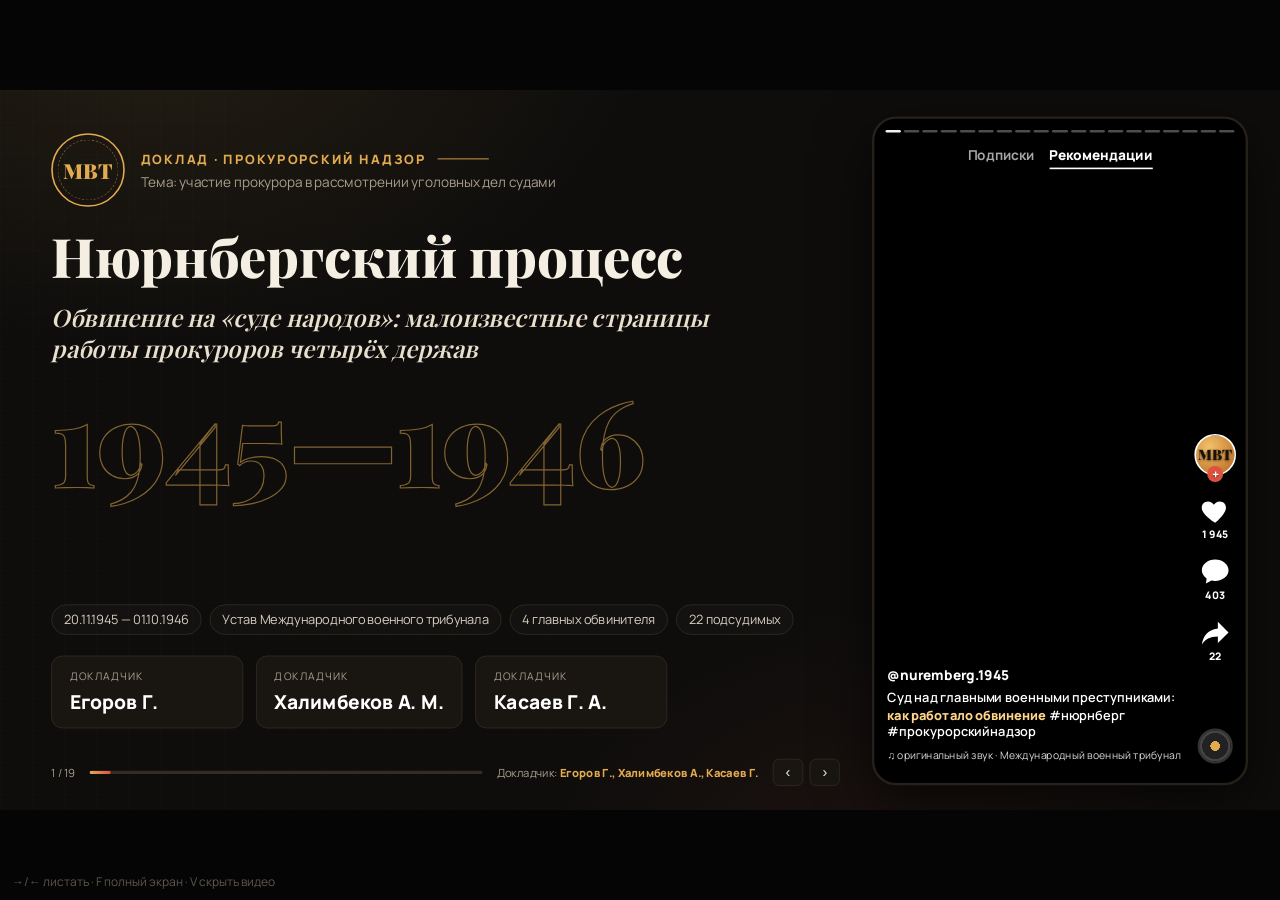
==== commit 6b55a46f: "Третий докладчик Касаев Г. А.: слайды 13–19, текст разбит на три части Co-Authored-By: Claude Opus 5" ====
--- a/nuremberg/index.html
+++ b/nuremberg/index.html
@@ -101,7 +101,7 @@
 .title-slide h1{font-size:68px;margin-top:26px;line-height:1.02}
 .title-slide .sub{font-family:var(--serif);font-style:italic;font-size:30px;color:#e9dfcd;max-width:900px;line-height:1.3}
 .speakers{display:flex;gap:16px}
-.speaker{background:var(--panel);border:1px solid var(--line);border-radius:14px;padding:16px 22px;min-width:270px}
+.speaker{background:var(--panel);border:1px solid var(--line);border-radius:14px;padding:16px 22px;min-width:240px}
 .speaker span{display:block;font-size:13px;letter-spacing:.12em;text-transform:uppercase;color:var(--muted);margin-bottom:6px}
 .speaker b{font-size:24px}
 .chips{display:flex;flex-wrap:wrap;gap:10px}
@@ -173,7 +173,7 @@
     <div class="slides">
 
 <!-- 1 -->
-<section class="slide title-slide" data-speaker="Егоров Г., Халимбеков А." data-clip="press"
+<section class="slide title-slide" data-speaker="Егоров Г., Халимбеков А., Касаев Г." data-clip="press"
   data-cap="Суд над главными военными преступниками: <em>как работало обвинение</em> #нюрнберг #прокурорскийнадзор">
   <div style="display:flex;align-items:center;gap:20px;margin-top:22px">
     <div class="seal">МВТ</div>
@@ -190,6 +190,7 @@
     <div class="speakers">
       <div class="speaker"><span>Докладчик</span><b>Егоров Г.</b></div>
       <div class="speaker"><span>Докладчик</span><b>Халимбеков А. М.</b></div>
+      <div class="speaker"><span>Докладчик</span><b>Касаев Г. А.</b></div>
     </div>
   </div>
 </section>
@@ -205,12 +206,12 @@
       <div>Процесс в цифрах <span class="who">Егоров</span></div>
       <div>Комитет главных обвинителей <span class="who">Егоров</span></div>
       <div>Как был устроен процесс <span class="who">Егоров</span></div>
-      <div>Документы, Паулюс, синхронный перевод <span class="who">Егоров</span></div>
+      <div>Документы, Паулюс, синхронный перевод <span class="who">Халимбеков</span></div>
       <div>Перекрёстный допрос и «амнезия» Гесса <span class="who">Халимбеков</span></div>
       <div>Катынь: обвинение без доказательств <span class="who">Халимбеков</span></div>
-      <div>«А судьи кто?» и гибель обвинителя <span class="who">Халимбеков</span></div>
-      <div>Приговор и особое мнение <span class="who">Халимбеков</span></div>
-      <div>Наследие и выводы <span class="who">Халимбеков</span></div>
+      <div>«А судьи кто?» и гибель обвинителя <span class="who">Касаев</span></div>
+      <div>Приговор и особое мнение <span class="who">Касаев</span></div>
+      <div>Наследие и выводы <span class="who">Касаев</span></div>
     </div>
   </div>
 </section>
@@ -302,7 +303,7 @@
 </section>
 
 <!-- 7 -->
-<section class="slide" data-speaker="Егоров Г." data-clip="sand"
+<section class="slide" data-speaker="Халимбеков А." data-clip="sand"
   data-cap="Нацистов осудили по <em>их же документам</em> #доказательства">
   <div class="kicker"><span class="tag">Факт</span> 05 · Ставка на документы</div>
   <h1>«Процесс по документам»: свидетелей было мало намеренно</h1>
@@ -320,7 +321,7 @@
 </section>
 
 <!-- 8 -->
-<section class="slide" data-speaker="Егоров Г." data-clip="sand"
+<section class="slide" data-speaker="Халимбеков А." data-clip="sand"
   data-cap="Фельдмаршал, сдавшийся под Сталинградом, <em>пришёл свидетелем обвинения</em> #паулюс">
   <div class="kicker"><span class="tag">Факт</span> 06 · Свидетель-сюрприз</div>
   <h1>11 февраля 1946 года: фельдмаршал Паулюс в зале суда</h1>
@@ -337,7 +338,7 @@
 </section>
 
 <!-- 9 -->
-<section class="slide" data-speaker="Егоров Г." data-clip="sand"
+<section class="slide" data-speaker="Халимбеков А." data-clip="sand"
   data-cap="Жёлтая лампа: <em>говорите медленнее</em>. Красная: стоп #перевод">
   <div class="kicker"><span class="tag">Факт</span> 07 · Четыре языка</div>
   <h1>Первый в истории суд с синхронным переводом</h1>
@@ -399,7 +400,7 @@
 </section>
 
 <!-- 13 -->
-<section class="slide" data-speaker="Халимбеков А." data-clip="tiles"
+<section class="slide" data-speaker="Касаев Г." data-clip="tiles"
   data-cap="Защита Дёница <em>получила показания американского адмирала</em> #tuquoque">
   <div class="kicker"><span class="tag">Факт</span> 11 · «А вы сами?»</div>
   <h1>Когда защита бьёт по обвинителям</h1>
@@ -413,7 +414,7 @@
 </section>
 
 <!-- 14 -->
-<section class="slide" data-speaker="Халимбеков А." data-clip="tiles"
+<section class="slide" data-speaker="Касаев Г." data-clip="tiles"
   data-cap="Помощник советского обвинителя <em>погиб посреди процесса</em> #зоря">
   <div class="kicker"><span class="tag">Факт</span> 12 · Белое пятно</div>
   <h1>Гибель помощника обвинителя Николая Зори</h1>
@@ -431,7 +432,7 @@
 </section>
 
 <!-- 15 -->
-<section class="slide" data-speaker="Халимбеков А." data-clip="wave"
+<section class="slide" data-speaker="Касаев Г." data-clip="wave"
   data-cap="Советский судья <em>не согласился с приговором</em> и написал особое мнение #никитченко">
   <div class="kicker">13 · Приговор: 30 сентября — 1 октября 1946</div>
   <h1>Приговор и особое мнение</h1>
@@ -451,7 +452,7 @@
 </section>
 
 <!-- 16 -->
-<section class="slide" data-speaker="Халимбеков А." data-clip="wave"
+<section class="slide" data-speaker="Касаев Г." data-clip="wave"
   data-cap="27 лет, первое дело в жизни и <em>22 обвинительных приговора</em> #ференц">
   <div class="kicker"><span class="tag">Факт</span> 14 · Обвинители после Нюрнберга</div>
   <h1>Бенджамин Ференц: первое дело в 27 лет</h1>
@@ -465,7 +466,7 @@
 </section>
 
 <!-- 17 -->
-<section class="slide" data-speaker="Халимбеков А." data-clip="wave"
+<section class="slide" data-speaker="Касаев Г." data-clip="wave"
   data-cap="Что Нюрнберг <em>оставил праву</em> до сих пор #наследие">
   <div class="kicker">15 · Наследие</div>
   <h1>Что осталось от Нюрнберга в праве</h1>
@@ -480,7 +481,7 @@
 </section>
 
 <!-- 18 -->
-<section class="slide" data-speaker="Халимбеков А." data-clip="wave"
+<section class="slide" data-speaker="Касаев Г." data-clip="wave"
   data-cap="Главная мысль доклада <em>в одной цитате</em> #выводы">
   <div class="kicker">16 · Выводы</div>
   <h1>Что Нюрнберг говорит о роли прокурора в суде</h1>
@@ -496,7 +497,7 @@
 </section>
 
 <!-- 19 -->
-<section class="slide" data-speaker="Егоров Г., Халимбеков А." data-clip="wave"
+<section class="slide" data-speaker="Егоров Г., Халимбеков А., Касаев Г." data-clip="wave"
   data-cap="Спасибо за внимание! <em>Вопросы?</em> #источники">
   <div class="kicker">Источники</div>
   <h1>Литература и документы</h1>
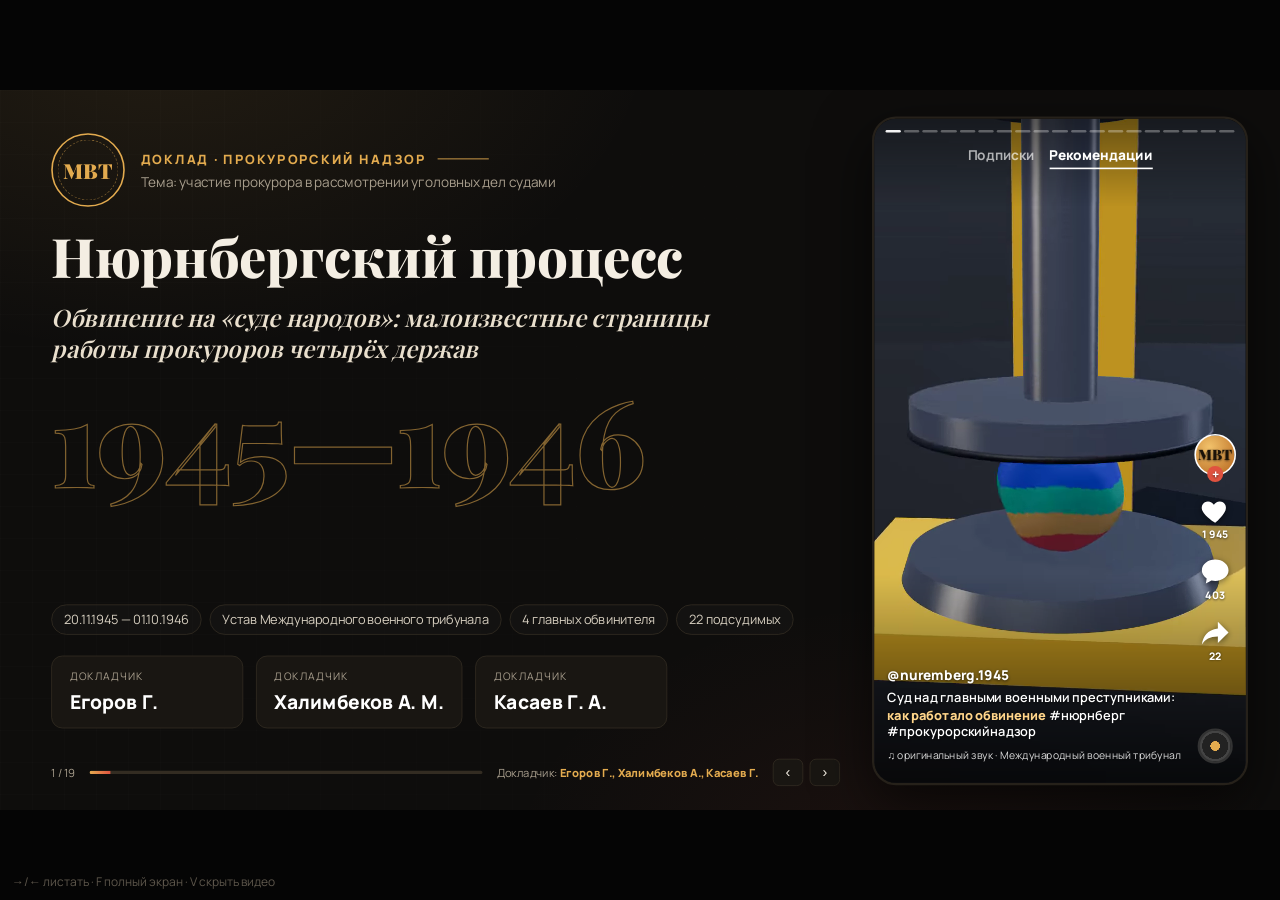
==== commit b03c255d: "Готовые видео, презентация PowerPoint и HTML-версия одним файлом Четыре 3D-ролика (пресс, песок, пли" ====
--- a/nuremberg/index.html
+++ b/nuremberg/index.html
@@ -531,10 +531,10 @@
   </main>
 
   <aside id="reel">
-    <video data-clip="press" muted loop playsinline preload="auto" src="media/press.mp4"></video>
-    <video data-clip="sand" muted loop playsinline preload="auto" src="media/sand.mp4"></video>
-    <video data-clip="tiles" muted loop playsinline preload="auto" src="media/tiles.mp4"></video>
-    <video data-clip="wave" muted loop playsinline preload="auto" src="media/wave.mp4"></video>
+    <video data-clip="press" muted loop playsinline preload="auto"><source src="media/press.webm" type="video/webm"><source src="media/press.mp4" type="video/mp4"></video>
+    <video data-clip="sand" muted loop playsinline preload="auto"><source src="media/sand.webm" type="video/webm"><source src="media/sand.mp4" type="video/mp4"></video>
+    <video data-clip="tiles" muted loop playsinline preload="auto"><source src="media/tiles.webm" type="video/webm"><source src="media/tiles.mp4" type="video/mp4"></video>
+    <video data-clip="wave" muted loop playsinline preload="auto"><source src="media/wave.webm" type="video/webm"><source src="media/wave.mp4" type="video/mp4"></video>
     <div class="ui">
       <div class="shade t"></div><div class="shade"></div>
       <div class="segs" id="segs"></div>
